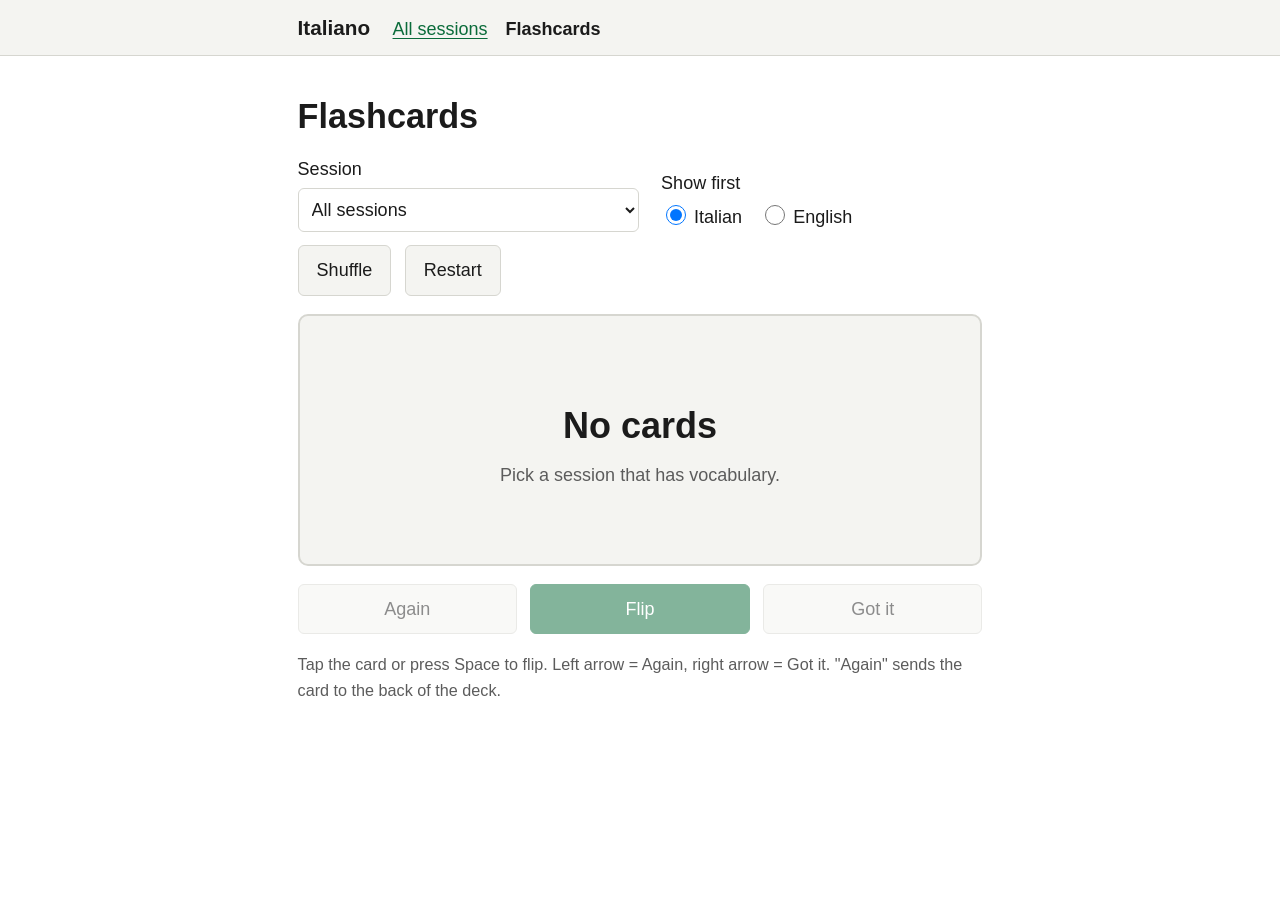
==== flashcards.html @ eb3c543f "Set up Italiano notes site: pages, flashcards, data, and agent guide Co-Authored-By: Claude Fable 5." ====
<!DOCTYPE html>
<html lang="en">
<head>
<meta charset="utf-8">
<meta name="viewport" content="width=device-width, initial-scale=1">
<title>Flashcards · Italiano</title>
<link rel="stylesheet" href="css/style.css">
</head>
<body>
<a class="skip" href="#main">Skip to content</a>
<header class="site-header"><div class="inner">
  <a class="brand" href="index.html">Italiano</a>
  <nav aria-label="Site"><a href="index.html">All sessions</a><a href="flashcards.html" aria-current="page">Flashcards</a></nav>
</div></header>
<main id="main">
  <h1>Flashcards</h1>
  <form class="controls" onsubmit="return false">
    <label for="session">Session <select id="session"></select></label>
    <fieldset>
      <legend>Show first</legend>
      <label><input type="radio" name="dir" value="it" checked> Italian</label>
      <label><input type="radio" name="dir" value="en"> English</label>
    </fieldset>
    <span class="btns">
      <button type="button" id="shuffle">Shuffle</button>
      <button type="button" id="restart">Restart</button>
    </span>
  </form>
  <p class="progress" id="progress" aria-live="polite"></p>
  <div class="card" id="card" tabindex="0" role="button" aria-live="polite">
    <div class="side" id="side"></div>
    <div class="word" id="word"></div>
    <div class="detail" id="detail" hidden></div>
  </div>
  <div class="actions">
    <button type="button" id="again">Again</button>
    <button type="button" id="flip" class="primary">Flip</button>
    <button type="button" id="gotit">Got it</button>
  </div>
  <p class="hint">Tap the card or press Space to flip. Left arrow = Again, right arrow = Got it. "Again" sends the card to the back of the deck.</p>
</main>
<script src="data/sessions.js"></script>
<script src="js/site.js"></script>
<script src="js/flashcards.js"></script>
</body>
</html>
---- css/style.css ----
/* Italiano — shared styles for every page.
   Keep this small. Add a class here instead of writing inline styles. */

:root {
  --text: #1b1b1b;
  --muted: #5c5c5c;
  --bg: #ffffff;
  --surface: #f4f4f1;
  --border: #d6d6d0;
  --accent: #0a6b3a;
  --accent-soft: #e9f3ec;
  --flag: #9a4a00;
  --flag-soft: #fff3e0;
  --measure: 72ch;
  --font: -apple-system, BlinkMacSystemFont, "Segoe UI", Helvetica, Arial, sans-serif;
}

* { box-sizing: border-box; }
html { font-size: 112.5%; -webkit-text-size-adjust: 100%; }
body {
  margin: 0;
  font-family: var(--font);
  line-height: 1.6;
  color: var(--text);
  background: var(--bg);
}

/* Skip link (keyboard users) */
.skip { position: absolute; left: -999px; top: 0; background: var(--accent); color: #fff; padding: .5rem 1rem; z-index: 10; }
.skip:focus { left: 0; }

/* Site header */
.site-header { border-bottom: 1px solid var(--border); background: var(--surface); }
.site-header .inner {
  max-width: var(--measure);
  margin: 0 auto;
  padding: .6rem 1rem;
  display: flex;
  gap: 1.25rem;
  align-items: baseline;
  flex-wrap: wrap;
}
.brand { font-weight: 700; font-size: 1.15rem; color: var(--text); text-decoration: none; }
.site-header nav a { margin-right: 1rem; }
.site-header nav a[aria-current="page"] { color: var(--text); font-weight: 700; text-decoration: none; }

main { max-width: var(--measure); margin: 0 auto; padding: 1rem 1rem 4rem; }

/* Type */
h1 { font-size: 1.9rem; line-height: 1.2; margin: 1.25rem 0 .25rem; }
h2 { font-size: 1.4rem; line-height: 1.3; margin: 2.5rem 0 .75rem; padding-top: .75rem; border-top: 1px solid var(--border); }
h3 { font-size: 1.1rem; margin: 1.5rem 0 .5rem; }
p, ul, ol, table { margin: 0 0 1rem; }
.meta { color: var(--muted); margin: 0 0 1.5rem; }
a { color: var(--accent); text-underline-offset: .15em; }
a:hover { text-decoration-thickness: 2px; }
:focus-visible { outline: 3px solid var(--accent); outline-offset: 2px; }
small { font-size: .9rem; color: var(--muted); }

/* Italian text is bold and upright; lang="it" lets screen readers switch voice. */
i[lang="it"], b[lang="it"], .it { font-style: normal; font-weight: 600; }
/* English glosses are quieter. */
.en { color: var(--muted); }

/* Table of contents (filled in by js/site.js from the h2s on the page) */
.toc { background: var(--surface); border: 1px solid var(--border); padding: .75rem 1rem; margin: 1.5rem 0; }
.toc-title { font-weight: 600; margin: 0 0 .25rem; }
.toc ol { margin: 0; padding-left: 1.25rem; }

/* Tables */
.table-wrap { overflow-x: auto; margin-bottom: 1rem; }
.table-wrap table { margin-bottom: 0; }
table { border-collapse: collapse; width: 100%; }
th, td { text-align: left; padding: .45rem .6rem; border-bottom: 1px solid var(--border); vertical-align: top; }
th { background: var(--surface); font-weight: 600; }
caption { text-align: left; font-weight: 600; padding-bottom: .4rem; }
/* Conjugation tables: pronoun in the first column, form in the second */
table.conj th[scope="row"] { background: none; font-weight: 400; color: var(--muted); white-space: nowrap; width: 8rem; }
table.conj td { font-weight: 600; }

/* Example sentences: Italian, then the English gloss on its own line */
ul.examples { list-style: none; padding: 0; }
ul.examples li { padding: .4rem 0; border-bottom: 1px solid var(--border); }
ul.examples .en { display: block; }

/* Callouts: tips, and "check" for things that may be wrong in the notes */
.callout { border-left: 4px solid var(--accent); background: var(--accent-soft); padding: .6rem 1rem; margin: 1rem 0; }
.callout.check { border-color: var(--flag); background: var(--flag-soft); }
.callout p:last-child { margin-bottom: 0; }

/* Unclear handwriting: best guess, visibly flagged with [?] */
.unsure { background: var(--flag-soft); border-bottom: 2px dotted var(--flag); }
.unsure::after { content: " [?]"; color: var(--flag); font-weight: 700; }

/* Prev / next session (filled in by js/site.js) */
.prevnext { display: flex; justify-content: space-between; gap: 1rem; flex-wrap: wrap; margin-top: 3rem; padding-top: 1rem; border-top: 1px solid var(--border); }

/* Home page session list */
.latest { font-size: 1.1rem; }
.sessions ul { list-style: none; padding: 0; }
.sessions li { padding: .5rem 0; border-bottom: 1px solid var(--border); }
.sessions .topics { display: block; color: var(--muted); font-size: .95rem; }

/* Flashcards */
.controls { display: flex; flex-wrap: wrap; gap: .75rem 1.25rem; align-items: flex-end; margin: 1rem 0; }
.controls > label { display: flex; flex-direction: column; gap: .2rem; }
.controls fieldset { border: 0; padding: 0; margin: 0; }
.controls .btns { display: flex; gap: .75rem; }
.controls legend { padding: 0; margin-bottom: .2rem; }
.controls fieldset label { margin-right: .75rem; }
.controls input[type="radio"] { width: 1.1rem; height: 1.1rem; vertical-align: -.1rem; }
select, button { font: inherit; }
select { padding: .4rem .5rem; min-height: 44px; border: 1px solid var(--border); border-radius: 6px; background: #fff; color: var(--text); }
button {
  padding: .55rem 1rem;
  min-height: 44px;
  border: 1px solid var(--border);
  border-radius: 6px;
  background: var(--surface);
  color: var(--text);
  cursor: pointer;
}
button:hover { background: #e8e8e3; }
button:disabled { opacity: .5; cursor: default; }
button.primary { background: var(--accent); border-color: var(--accent); color: #fff; }
button.primary:hover { background: #085a31; }
.card {
  border: 2px solid var(--border);
  border-radius: 10px;
  background: var(--surface);
  min-height: 14rem;
  display: flex;
  flex-direction: column;
  justify-content: center;
  align-items: center;
  text-align: center;
  padding: 1.5rem;
  margin: 1rem 0;
  cursor: pointer;
}
.card .side { font-size: .8rem; color: var(--muted); text-transform: uppercase; letter-spacing: .06em; margin-bottom: .75rem; }
.card .word { font-size: 2rem; font-weight: 600; line-height: 1.25; }
.card .detail { margin-top: .75rem; color: var(--muted); }
.card .detail i[lang="it"] { color: var(--text); }
.actions { display: flex; gap: .75rem; flex-wrap: wrap; justify-content: center; margin-bottom: 1rem; }
.actions button { flex: 1 1 8rem; }
.progress { color: var(--muted); margin: 0; }
.hint { color: var(--muted); font-size: .9rem; }

@media print {
  .site-header, .skip, .prevnext, .toc, .controls, .actions, .hint { display: none; }
  main { max-width: none; padding: 0; }
  a { color: inherit; text-decoration: none; }
}
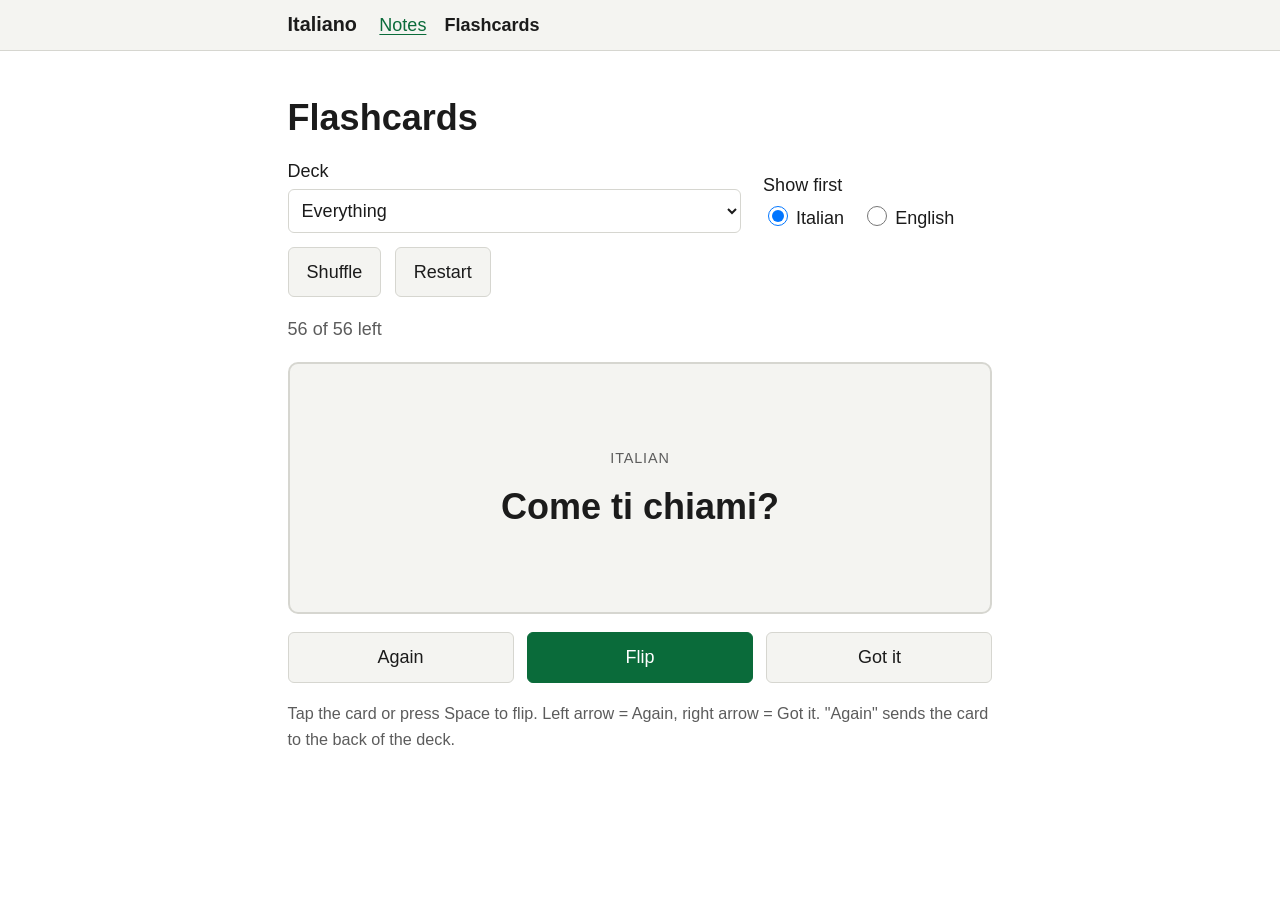
==== commit e64631fd: "Restructure as one printable document; add lecture 1 notes The site is now a single page: contents, " ====
--- a/flashcards.html
+++ b/flashcards.html
@@ -10,12 +10,12 @@
 <a class="skip" href="#main">Skip to content</a>
 <header class="site-header"><div class="inner">
   <a class="brand" href="index.html">Italiano</a>
-  <nav aria-label="Site"><a href="index.html">All sessions</a><a href="flashcards.html" aria-current="page">Flashcards</a></nav>
+  <nav aria-label="Site"><a href="index.html">Notes</a><a href="flashcards.html" aria-current="page">Flashcards</a></nav>
 </div></header>
 <main id="main">
   <h1>Flashcards</h1>
   <form class="controls" onsubmit="return false">
-    <label for="session">Session <select id="session"></select></label>
+    <label for="session">Deck <select id="session"></select></label>
     <fieldset>
       <legend>Show first</legend>
       <label><input type="radio" name="dir" value="it" checked> Italian</label>
--- a/css/style.css
+++ b/css/style.css
@@ -1,4 +1,4 @@
-/* Italiano — shared styles for every page.
+/* Italiano — one printable document plus the flashcards page.
    Keep this small. Add a class here instead of writing inline styles. */
 
 :root {
@@ -11,12 +11,13 @@
   --accent-soft: #e9f3ec;
   --flag: #9a4a00;
   --flag-soft: #fff3e0;
-  --measure: 72ch;
+  --measure: 74ch;
   --font: -apple-system, BlinkMacSystemFont, "Segoe UI", Helvetica, Arial, sans-serif;
 }
 
 * { box-sizing: border-box; }
-html { font-size: 112.5%; -webkit-text-size-adjust: 100%; }
+html { font-size: 112.5%; -webkit-text-size-adjust: 100%; scroll-behavior: smooth; }
+@media (prefers-reduced-motion: reduce) { html { scroll-behavior: auto; } }
 body {
   margin: 0;
   font-family: var(--font);
@@ -26,35 +27,45 @@
 }
 
 /* Skip link (keyboard users) */
-.skip { position: absolute; left: -999px; top: 0; background: var(--accent); color: #fff; padding: .5rem 1rem; z-index: 10; }
+.skip { position: absolute; left: -999px; top: 0; background: var(--accent); color: #fff; padding: .5rem 1rem; z-index: 20; }
 .skip:focus { left: 0; }
 
-/* Site header */
-.site-header { border-bottom: 1px solid var(--border); background: var(--surface); }
+/* Site header. Sticky, so Contents and Flashcards stay reachable in a long document. */
+.site-header { position: sticky; top: 0; z-index: 10; border-bottom: 1px solid var(--border); background: var(--surface); }
 .site-header .inner {
   max-width: var(--measure);
   margin: 0 auto;
-  padding: .6rem 1rem;
+  padding: .5rem 1rem;
   display: flex;
   gap: 1.25rem;
   align-items: baseline;
   flex-wrap: wrap;
 }
-.brand { font-weight: 700; font-size: 1.15rem; color: var(--text); text-decoration: none; }
+.brand { font-weight: 700; font-size: 1.1rem; color: var(--text); text-decoration: none; }
 .site-header nav a { margin-right: 1rem; }
 .site-header nav a[aria-current="page"] { color: var(--text); font-weight: 700; text-decoration: none; }
 
 main { max-width: var(--measure); margin: 0 auto; padding: 1rem 1rem 4rem; }
 
-/* Type */
-h1 { font-size: 1.9rem; line-height: 1.2; margin: 1.25rem 0 .25rem; }
-h2 { font-size: 1.4rem; line-height: 1.3; margin: 2.5rem 0 .75rem; padding-top: .75rem; border-top: 1px solid var(--border); }
-h3 { font-size: 1.1rem; margin: 1.5rem 0 .5rem; }
+/* Type. h2 = collection, h3 = one set of notes, h4 = a topic inside it. */
+h1 { font-size: 2rem; line-height: 1.2; margin: 1.5rem 0 .25rem; }
+h2 {
+  font-size: 1.6rem;
+  line-height: 1.25;
+  margin: 3.5rem 0 .25rem;
+  padding: .6rem 0 0;
+  border-top: 3px solid var(--text);
+}
+h3 { font-size: 1.3rem; line-height: 1.3; margin: 2.5rem 0 .25rem; padding-top: .6rem; border-top: 1px solid var(--border); }
+h4 { font-size: 1.05rem; margin: 1.75rem 0 .5rem; }
+h5 { font-size: 1rem; margin: 1.25rem 0 .4rem; color: var(--muted); }
 p, ul, ol, table { margin: 0 0 1rem; }
-.meta { color: var(--muted); margin: 0 0 1.5rem; }
+.meta { color: var(--muted); margin: 0 0 1rem; }
+h1 + .meta { margin-bottom: 1.5rem; }
 a { color: var(--accent); text-underline-offset: .15em; }
 a:hover { text-decoration-thickness: 2px; }
 :focus-visible { outline: 3px solid var(--accent); outline-offset: 2px; }
+:target { scroll-margin-top: 4rem; }
 small { font-size: .9rem; color: var(--muted); }
 
 /* Italian text is bold and upright; lang="it" lets screen readers switch voice. */
@@ -62,10 +73,17 @@
 /* English glosses are quieter. */
 .en { color: var(--muted); }
 
-/* Table of contents (filled in by js/site.js from the h2s on the page) */
-.toc { background: var(--surface); border: 1px solid var(--border); padding: .75rem 1rem; margin: 1.5rem 0; }
-.toc-title { font-weight: 600; margin: 0 0 .25rem; }
-.toc ol { margin: 0; padding-left: 1.25rem; }
+/* Table of contents, built by js/site.js from the headings in <main>. */
+.toc { background: var(--surface); border: 1px solid var(--border); padding: 1rem 1.25rem; margin: 1.5rem 0 2rem; }
+.toc-title { font-weight: 700; font-size: 1.1rem; margin: 0 0 .5rem; }
+.toc ol { margin: 0; padding-left: 1.4rem; }
+.toc > ol { padding-left: 1.2rem; }
+.toc > ol > li { margin-bottom: .5rem; }
+.toc > ol > li > a { font-weight: 700; }
+.toc ol ol { margin: .15rem 0 .5rem; }
+.toc ol ol ol { list-style: none; padding-left: .9rem; }
+.toc ol ol ol a { color: var(--muted); }
+.toc li { margin: .1rem 0; }
 
 /* Tables */
 .table-wrap { overflow-x: auto; margin-bottom: 1rem; }
@@ -75,31 +93,30 @@
 th { background: var(--surface); font-weight: 600; }
 caption { text-align: left; font-weight: 600; padding-bottom: .4rem; }
 /* Conjugation tables: pronoun in the first column, form in the second */
-table.conj th[scope="row"] { background: none; font-weight: 400; color: var(--muted); white-space: nowrap; width: 8rem; }
+table.conj { width: auto; min-width: 21rem; }
+table.conj th[scope="row"] { background: none; font-weight: 400; color: var(--muted); white-space: nowrap; width: 9rem; }
 table.conj td { font-weight: 600; }
 
 /* Example sentences: Italian, then the English gloss on its own line */
 ul.examples { list-style: none; padding: 0; }
 ul.examples li { padding: .4rem 0; border-bottom: 1px solid var(--border); }
+ul.examples li:last-child { border-bottom: 0; }
 ul.examples .en { display: block; }
 
-/* Callouts: tips, and "check" for things that may be wrong in the notes */
+/* Callouts: tips, and "check" for things that may be wrong in the source */
 .callout { border-left: 4px solid var(--accent); background: var(--accent-soft); padding: .6rem 1rem; margin: 1rem 0; }
 .callout.check { border-color: var(--flag); background: var(--flag-soft); }
 .callout p:last-child { margin-bottom: 0; }
 
-/* Unclear handwriting: best guess, visibly flagged with [?] */
+/* Unclear source: best guess, visibly flagged with [?] */
 .unsure { background: var(--flag-soft); border-bottom: 2px dotted var(--flag); }
 .unsure::after { content: " [?]"; color: var(--flag); font-weight: 700; }
 
-/* Prev / next session (filled in by js/site.js) */
-.prevnext { display: flex; justify-content: space-between; gap: 1rem; flex-wrap: wrap; margin-top: 3rem; padding-top: 1rem; border-top: 1px solid var(--border); }
-
-/* Home page session list */
-.latest { font-size: 1.1rem; }
-.sessions ul { list-style: none; padding: 0; }
-.sessions li { padding: .5rem 0; border-bottom: 1px solid var(--border); }
-.sessions .topics { display: block; color: var(--muted); font-size: .95rem; }
+/* One set of notes. The rule below it separates it from the next. */
+.note { margin-bottom: 2.5rem; }
+.note-end { display: flex; justify-content: flex-end; margin: 1rem 0 0; }
+.note-end a { font-size: .9rem; }
+.empty { color: var(--muted); font-style: italic; }
 
 /* Flashcards */
 .controls { display: flex; flex-wrap: wrap; gap: .75rem 1.25rem; align-items: flex-end; margin: 1rem 0; }
@@ -110,7 +127,7 @@
 .controls fieldset label { margin-right: .75rem; }
 .controls input[type="radio"] { width: 1.1rem; height: 1.1rem; vertical-align: -.1rem; }
 select, button { font: inherit; }
-select { padding: .4rem .5rem; min-height: 44px; border: 1px solid var(--border); border-radius: 6px; background: #fff; color: var(--text); }
+select { padding: .4rem .5rem; min-height: 44px; border: 1px solid var(--border); border-radius: 6px; background: #fff; color: var(--text); max-width: 100%; }
 button {
   padding: .55rem 1rem;
   min-height: 44px;
@@ -147,8 +164,27 @@
 .progress { color: var(--muted); margin: 0; }
 .hint { color: var(--muted); font-size: .9rem; }
 
+/* Print. The document is meant to be printed or saved as PDF from the browser. */
 @media print {
-  .site-header, .skip, .prevnext, .toc, .controls, .actions, .hint { display: none; }
+  @page { margin: 2cm 1.8cm; }
+  html { font-size: 10.5pt; }
+  body { line-height: 1.45; }
+  .site-header, .skip, .note-end, .no-print, .hint { display: none !important; }
   main { max-width: none; padding: 0; }
   a { color: inherit; text-decoration: none; }
+
+  /* Contents on its own page, then one page per collection and per set of notes. */
+  .toc { break-after: page; background: none; border: 0; padding: 0; }
+  h2 { break-before: page; }
+  .note + .note { break-before: page; }
+  /* A collection with no notes yet just follows the previous page. */
+  .collection[data-empty] h2 { break-before: auto; }
+  .collection[data-empty] { margin-top: 2rem; }
+  h1, h2, h3, h4, h5, caption { break-after: avoid; }
+  h3 + .meta, h4 + p { break-before: avoid; }
+  tr, .callout, ul.examples li { break-inside: avoid; }
+  thead { display: table-header-group; }
+  .table-wrap { overflow: visible; }
+  .callout { background: none; border-left: 3px solid #000; }
+  .unsure { background: none; }
 }
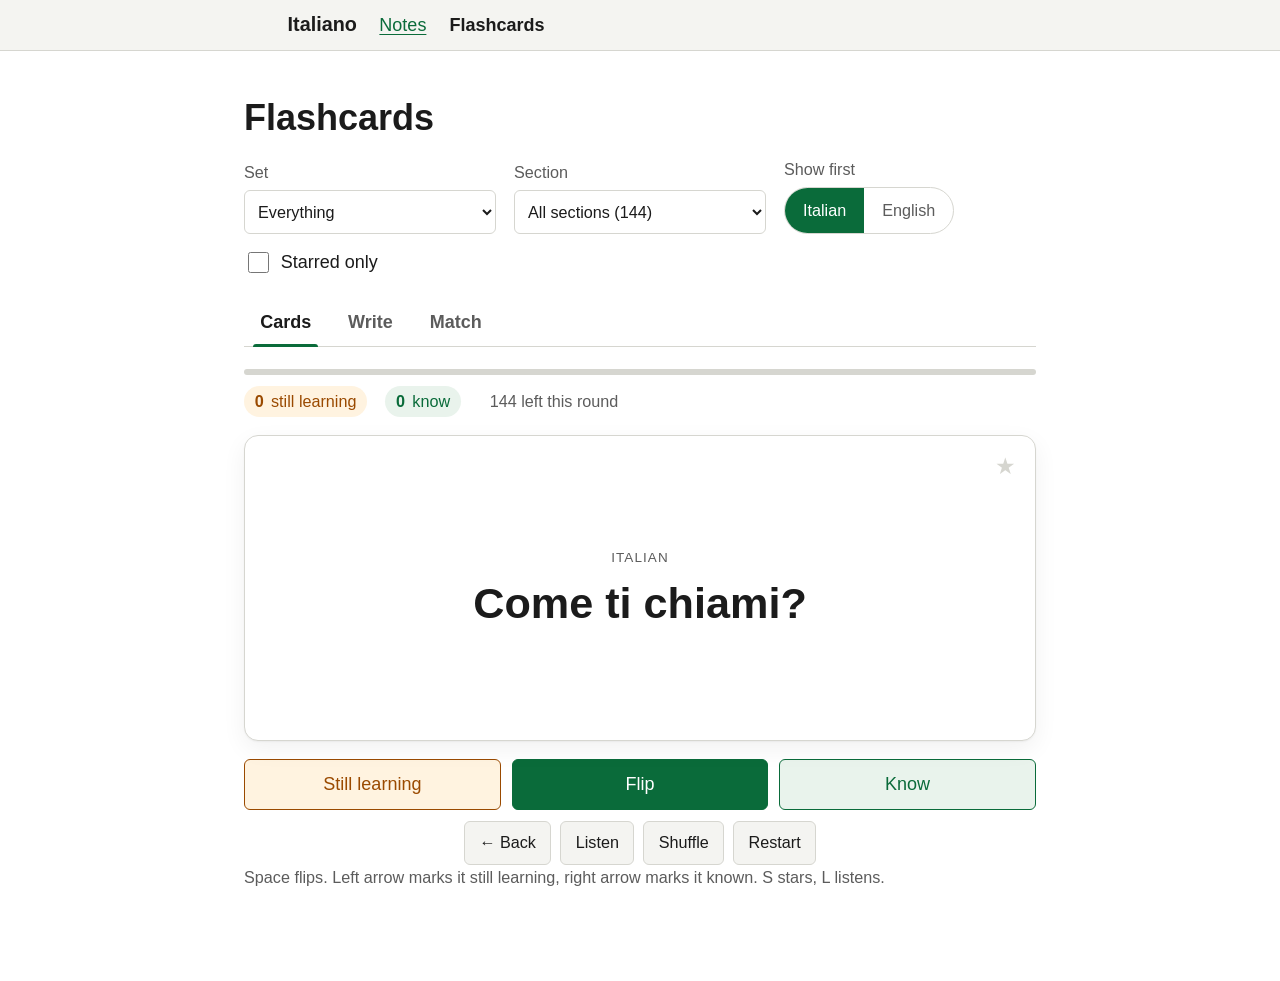
==== commit e608b3a3: "Rebuild the flashcards as a three-mode study app Adds a section picker so a deck can be one part of " ====
--- a/flashcards.html
+++ b/flashcards.html
@@ -5,40 +5,154 @@
 <meta name="viewport" content="width=device-width, initial-scale=1">
 <title>Flashcards · Italiano</title>
 <link rel="stylesheet" href="css/style.css">
+<link rel="stylesheet" href="css/flashcards.css">
 </head>
 <body>
 <a class="skip" href="#main">Skip to content</a>
 <header class="site-header"><div class="inner">
   <a class="brand" href="index.html">Italiano</a>
-  <nav aria-label="Site"><a href="index.html">Notes</a><a href="flashcards.html" aria-current="page">Flashcards</a></nav>
+  <nav aria-label="Site">
+    <a href="index.html">Notes</a>
+    <a href="flashcards.html" aria-current="page">Flashcards</a>
+  </nav>
 </div></header>
+
 <main id="main">
   <h1>Flashcards</h1>
-  <form class="controls" onsubmit="return false">
-    <label for="session">Deck <select id="session"></select></label>
+
+  <form class="picker" onsubmit="return false">
+    <label for="set">Set
+      <select id="set"></select>
+    </label>
+    <label for="group">Section
+      <select id="group"></select>
+    </label>
     <fieldset>
       <legend>Show first</legend>
-      <label><input type="radio" name="dir" value="it" checked> Italian</label>
-      <label><input type="radio" name="dir" value="en"> English</label>
+      <span class="seg">
+        <label><input type="radio" name="dir" value="it" checked><span>Italian</span></label>
+        <label><input type="radio" name="dir" value="en"><span>English</span></label>
+      </span>
     </fieldset>
-    <span class="btns">
+    <label class="inline" for="starred">
+      <input type="checkbox" id="starred"> Starred only
+    </label>
+  </form>
+
+  <div class="modes" role="tablist" aria-label="Study mode">
+    <button type="button" role="tab" id="tab-cards" aria-controls="panel-cards" aria-selected="true" data-mode="cards">Cards</button>
+    <button type="button" role="tab" id="tab-write" aria-controls="panel-write" aria-selected="false" data-mode="write">Write</button>
+    <button type="button" role="tab" id="tab-match" aria-controls="panel-match" aria-selected="false" data-mode="match">Match</button>
+  </div>
+
+  <p class="empty-deck" id="empty" hidden>This section has no cards. Pick another set or section.</p>
+
+  <!-- Cards -->
+  <section class="panel" id="panel-cards" role="tabpanel" aria-labelledby="tab-cards">
+    <div class="bar"><span id="bar-fill"></span></div>
+    <p class="counts">
+      <span class="pill learning"><b id="n-learning">0</b> still learning</span>
+      <span class="pill known"><b id="n-known">0</b> know</span>
+      <span class="pill left" id="n-left"></span>
+    </p>
+
+    <div class="stage">
+      <button type="button" class="card" id="card" aria-describedby="card-hint">
+        <span class="card-inner">
+          <span class="face front">
+            <span class="side-label" id="front-label"></span>
+            <span class="term" id="front-term"></span>
+          </span>
+          <span class="face back">
+            <span class="side-label" id="back-label"></span>
+            <span class="term" id="back-term"></span>
+            <span class="detail" id="back-detail"></span>
+          </span>
+        </span>
+      </button>
+      <button type="button" class="star-btn" id="star" aria-pressed="false" aria-label="Star this card"><span class="glyph">★</span></button>
+    </div>
+    <p class="sr-only" aria-live="polite" id="card-live"></p>
+
+    <div class="actions">
+      <button type="button" class="learning" id="again">Still learning</button>
+      <button type="button" class="primary" id="flip">Flip</button>
+      <button type="button" class="known" id="know">Know</button>
+    </div>
+    <div class="toolbar">
+      <button type="button" id="prev">← Back</button>
+      <button type="button" id="speak">Listen</button>
       <button type="button" id="shuffle">Shuffle</button>
       <button type="button" id="restart">Restart</button>
-    </span>
-  </form>
-  <p class="progress" id="progress" aria-live="polite"></p>
-  <div class="card" id="card" tabindex="0" role="button" aria-live="polite">
-    <div class="side" id="side"></div>
-    <div class="word" id="word"></div>
-    <div class="detail" id="detail" hidden></div>
-  </div>
-  <div class="actions">
-    <button type="button" id="again">Again</button>
-    <button type="button" id="flip" class="primary">Flip</button>
-    <button type="button" id="gotit">Got it</button>
-  </div>
-  <p class="hint">Tap the card or press Space to flip. Left arrow = Again, right arrow = Got it. "Again" sends the card to the back of the deck.</p>
+    </div>
+    <p class="hint" id="card-hint">Space flips. Left arrow marks it still learning, right arrow marks it known. S stars, L listens.</p>
+
+    <div class="done" id="round-done" hidden>
+      <h2 id="done-title">Round finished</h2>
+      <p id="done-text"></p>
+      <div class="actions">
+        <button type="button" class="primary" id="next-round">Study the ones you missed</button>
+        <button type="button" id="restart-all">Start over</button>
+      </div>
+    </div>
+  </section>
+
+  <!-- Write -->
+  <section class="panel" id="panel-write" role="tabpanel" aria-labelledby="tab-write" hidden>
+    <div class="bar"><span id="w-bar-fill"></span></div>
+    <p class="counts">
+      <span class="pill known"><b id="w-right">0</b> correct</span>
+      <span class="pill learning"><b id="w-wrong">0</b> to review</span>
+      <span class="pill left" id="w-left"></span>
+    </p>
+    <div class="prompt" id="w-prompt">
+      <span class="side-label" id="w-label"></span>
+      <span class="term" id="w-term"></span>
+    </div>
+    <div class="answer-row">
+      <label class="sr-only" for="w-input">Your answer</label>
+      <input type="text" id="w-input" autocomplete="off" autocapitalize="off" autocorrect="off" spellcheck="false" placeholder="Type the answer">
+      <button type="button" class="primary" id="w-submit">Check</button>
+    </div>
+    <p class="verdict" id="w-verdict" aria-live="polite"></p>
+    <div class="toolbar">
+      <button type="button" id="w-skip">Don't know</button>
+      <button type="button" id="w-restart">Restart</button>
+    </div>
+    <p class="hint">Enter checks your answer, then Enter again moves on. Accents and articles are optional.</p>
+
+    <div class="done" id="w-done" hidden>
+      <h2>Finished</h2>
+      <p id="w-done-text"></p>
+      <div class="actions">
+        <button type="button" class="primary" id="w-again">Go again</button>
+      </div>
+    </div>
+  </section>
+
+  <!-- Match -->
+  <section class="panel" id="panel-match" role="tabpanel" aria-labelledby="tab-match" hidden>
+    <div class="match-head">
+      <p class="timer" id="m-timer">0.0s</p>
+      <p class="hint" id="m-best"></p>
+    </div>
+    <div class="grid" id="m-grid"></div>
+    <p class="sr-only" aria-live="polite" id="m-live"></p>
+    <div class="toolbar" style="margin-top:1rem">
+      <button type="button" id="m-restart">New game</button>
+    </div>
+    <p class="hint">Tap an Italian tile, then its English match. Six pairs per game.</p>
+
+    <div class="done" id="m-done" hidden>
+      <h2>Matched!</h2>
+      <p id="m-done-text"></p>
+      <div class="actions">
+        <button type="button" class="primary" id="m-again">Play again</button>
+      </div>
+    </div>
+  </section>
 </main>
+
 <script src="data/sessions.js"></script>
 <script src="js/site.js"></script>
 <script src="js/flashcards.js"></script>
--- a/css/flashcards.css
+++ b/css/flashcards.css
@@ -0,0 +1,196 @@
+/* Flashcards app. Loaded only by flashcards.html, on top of css/style.css.
+   Three modes share one deck: Cards, Write, Match. */
+
+:root {
+  --ease: cubic-bezier(.2, .7, .3, 1);
+  --dur: 380ms;
+  --known: #0a6b3a;
+  --known-soft: #e9f3ec;
+  --learning: #9a4a00;
+  --learning-soft: #fff3e0;
+  --wrong: #a4231f;
+  --wrong-soft: #fdecea;
+}
+@media (prefers-reduced-motion: reduce) {
+  :root { --dur: 1ms; }
+  * { animation-duration: 1ms !important; transition-duration: 1ms !important; }
+}
+
+main { max-width: 46rem; }
+
+/* Deck picker */
+.picker {
+  display: grid;
+  grid-template-columns: repeat(auto-fit, minmax(13rem, 1fr));
+  gap: .75rem 1rem;
+  align-items: end;
+  margin: 1rem 0 1.25rem;
+}
+.picker label { display: flex; flex-direction: column; gap: .25rem; font-size: .9rem; color: var(--muted); }
+.picker select { width: 100%; }
+.picker .inline { flex-direction: row; align-items: center; gap: .5rem; color: var(--text); font-size: 1rem; }
+.picker input[type="checkbox"] { width: 1.15rem; height: 1.15rem; accent-color: var(--accent); }
+.picker fieldset { border: 0; margin: 0; padding: 0; }
+.picker legend { font-size: .9rem; color: var(--muted); padding: 0 0 .25rem; }
+.seg { display: inline-flex; border: 1px solid var(--border); border-radius: 999px; overflow: hidden; background: #fff; }
+.seg label { position: relative; }
+.seg input { position: absolute; opacity: 0; pointer-events: none; }
+.seg span {
+  display: block; padding: .45rem 1rem; min-height: 44px; line-height: 1.6rem;
+  cursor: pointer; color: var(--muted); transition: background var(--dur) var(--ease), color var(--dur) var(--ease);
+}
+.seg input:checked + span { background: var(--accent); color: #fff; }
+.seg input:focus-visible + span { outline: 3px solid var(--accent); outline-offset: 2px; }
+
+/* Mode tabs */
+.modes { display: flex; gap: .25rem; border-bottom: 1px solid var(--border); margin: 0 0 1.25rem; }
+.modes button {
+  border: 0; border-radius: 0; background: none; min-height: 44px; padding: .5rem .9rem;
+  color: var(--muted); font-weight: 600; position: relative;
+}
+.modes button::after {
+  content: ""; position: absolute; left: .5rem; right: .5rem; bottom: -1px; height: 3px;
+  background: var(--accent); border-radius: 3px 3px 0 0;
+  transform: scaleX(0); transform-origin: center;
+  transition: transform var(--dur) var(--ease);
+}
+.modes button[aria-selected="true"] { color: var(--text); }
+.modes button[aria-selected="true"]::after { transform: scaleX(1); }
+.modes button:hover { background: var(--surface); }
+
+.panel { animation: rise var(--dur) var(--ease) both; }
+@keyframes rise { from { opacity: 0; transform: translateY(8px); } to { opacity: 1; transform: none; } }
+
+/* Progress bar and counters */
+.bar { height: 6px; border-radius: 999px; background: var(--border); overflow: hidden; margin-bottom: .6rem; }
+.bar span { display: block; height: 100%; width: 0; background: var(--accent); border-radius: 999px; transition: width var(--dur) var(--ease); }
+.counts { display: flex; gap: 1rem; flex-wrap: wrap; margin: 0 0 1rem; font-size: .9rem; }
+.counts b { font-variant-numeric: tabular-nums; }
+.pill { display: inline-flex; align-items: center; gap: .4rem; padding: .15rem .6rem; border-radius: 999px; }
+.pill.learning { background: var(--learning-soft); color: var(--learning); }
+.pill.known { background: var(--known-soft); color: var(--known); }
+.pill.left { color: var(--muted); }
+
+/* Card */
+.stage { perspective: 1400px; }
+.card {
+  position: relative;
+  width: 100%;
+  min-height: 17rem;
+  cursor: pointer;
+  border: 0;
+  background: none;
+  padding: 0;
+  display: block;
+  transition: transform var(--dur) var(--ease), opacity var(--dur) var(--ease);
+}
+.card-inner {
+  display: block;
+  position: relative;
+  width: 100%;
+  min-height: 17rem;
+  transform-style: preserve-3d;
+  transition: transform 520ms var(--ease);
+}
+.card.flipped .card-inner { transform: rotateY(180deg); }
+.face {
+  position: absolute;
+  inset: 0;
+  backface-visibility: hidden;
+  -webkit-backface-visibility: hidden;
+  border: 1px solid var(--border);
+  border-radius: 14px;
+  background: #fff;
+  box-shadow: 0 1px 2px rgba(0,0,0,.05), 0 8px 24px rgba(0,0,0,.06);
+  display: flex;
+  flex-direction: column;
+  align-items: center;
+  justify-content: center;
+  text-align: center;
+  padding: 2rem 1.5rem;
+  gap: .5rem;
+}
+.face.back { transform: rotateY(180deg); background: var(--surface); }
+.face > span { display: block; max-width: 100%; }
+.side-label { font-size: .75rem; letter-spacing: .08em; text-transform: uppercase; color: var(--muted); }
+.term { font-size: clamp(1.6rem, 5vw, 2.4rem); font-weight: 600; line-height: 1.2; }
+.term.long { font-size: clamp(1.2rem, 3.6vw, 1.7rem); }
+.detail { color: var(--muted); font-size: .95rem; line-height: 1.5; }
+.detail i[lang="it"] { color: var(--text); }
+.tap { position: absolute; bottom: .8rem; font-size: .8rem; color: var(--muted); }
+
+/* Card advance animations */
+.card.out-left  { transform: translateX(-38%) rotate(-4deg); opacity: 0; }
+.card.out-right { transform: translateX(38%) rotate(4deg); opacity: 0; }
+.card.in-right  { animation: inRight var(--dur) var(--ease) both; }
+.card.in-left   { animation: inLeft  var(--dur) var(--ease) both; }
+@keyframes inRight { from { transform: translateX(28%) rotate(3deg); opacity: 0; } to { transform: none; opacity: 1; } }
+@keyframes inLeft  { from { transform: translateX(-28%) rotate(-3deg); opacity: 0; } to { transform: none; opacity: 1; } }
+
+/* Star */
+.star-btn { position: absolute; top: .6rem; right: .6rem; border: 0; background: none; min-height: 40px; padding: .3rem .5rem; font-size: 1.3rem; line-height: 1; color: var(--border); border-radius: 8px; }
+.star-btn:hover { background: rgba(0,0,0,.04); }
+.star-btn[aria-pressed="true"] { color: #d99100; }
+.star-btn .glyph { display: inline-block; transition: transform var(--dur) var(--ease); }
+.star-btn[aria-pressed="true"] .glyph { transform: scale(1.18); }
+
+/* Buttons under the card */
+.actions { display: flex; gap: .6rem; margin: 1rem 0 .6rem; }
+.actions button { flex: 1; }
+.actions .learning { border-color: var(--learning); color: var(--learning); background: var(--learning-soft); }
+.actions .learning:hover { background: #ffe8c9; }
+.actions .known { border-color: var(--known); color: var(--known); background: var(--known-soft); }
+.actions .known:hover { background: #d9ecdf; }
+.toolbar { display: flex; gap: .5rem; flex-wrap: wrap; justify-content: center; }
+.toolbar button { flex: 0 1 auto; font-size: .9rem; padding: .45rem .8rem; }
+
+/* Round / deck finished */
+.done { text-align: center; border: 1px solid var(--border); border-radius: 14px; background: var(--surface); padding: 2rem 1.5rem; animation: rise var(--dur) var(--ease) both; }
+.done h2 { border: 0; margin: 0 0 .5rem; padding: 0; font-size: 1.4rem; }
+.done p { margin: 0 0 1rem; color: var(--muted); }
+.done .actions { justify-content: center; }
+
+/* Write mode */
+.prompt { border: 1px solid var(--border); border-radius: 14px; background: #fff; padding: 1.75rem 1.5rem; text-align: center; box-shadow: 0 1px 2px rgba(0,0,0,.05), 0 8px 24px rgba(0,0,0,.06); }
+.prompt.shake { animation: shake 420ms var(--ease); }
+@keyframes shake { 10%,90%{transform:translateX(-2px)} 20%,80%{transform:translateX(4px)} 30%,50%,70%{transform:translateX(-7px)} 40%,60%{transform:translateX(7px)} }
+.answer-row { display: flex; gap: .6rem; margin: 1rem 0 .5rem; }
+.answer-row input {
+  flex: 1; font: inherit; font-size: 1.1rem; padding: .6rem .8rem; min-height: 48px;
+  border: 2px solid var(--border); border-radius: 10px; background: #fff; color: var(--text);
+  transition: border-color var(--dur) var(--ease), background var(--dur) var(--ease);
+}
+.answer-row input.right { border-color: var(--known); background: var(--known-soft); }
+.answer-row input.wrong { border-color: var(--wrong); background: var(--wrong-soft); }
+.verdict { min-height: 3.2rem; margin: 0 0 .5rem; animation: rise 220ms var(--ease) both; }
+.verdict.right { color: var(--known); font-weight: 600; }
+.verdict.wrong { color: var(--wrong); }
+.verdict .fix { display: block; color: var(--text); font-weight: 600; margin-top: .2rem; }
+.verdict .fix i[lang="it"] { font-weight: 700; }
+
+/* Match mode */
+.match-head { display: flex; justify-content: space-between; align-items: baseline; gap: 1rem; flex-wrap: wrap; margin-bottom: .75rem; }
+.timer { font-variant-numeric: tabular-nums; font-size: 1.3rem; font-weight: 600; }
+.grid { display: grid; grid-template-columns: repeat(auto-fit, minmax(9.5rem, 1fr)); gap: .6rem; }
+.tile {
+  min-height: 6.2rem; border: 1px solid var(--border); border-radius: 12px; background: #fff;
+  padding: .7rem; font: inherit; font-size: .95rem; line-height: 1.35; color: var(--text); cursor: pointer;
+  display: flex; align-items: center; justify-content: center; text-align: center;
+  box-shadow: 0 1px 2px rgba(0,0,0,.05);
+  transition: transform 200ms var(--ease), border-color 200ms var(--ease), background 200ms var(--ease), opacity 260ms var(--ease);
+  animation: rise var(--dur) var(--ease) both;
+}
+.tile:hover { transform: translateY(-2px); box-shadow: 0 4px 14px rgba(0,0,0,.09); }
+.tile[aria-pressed="true"] { border-color: var(--accent); background: var(--accent-soft); transform: translateY(-2px); }
+.tile.wrong { border-color: var(--wrong); background: var(--wrong-soft); animation: shake 380ms var(--ease); }
+.tile.gone { opacity: 0; transform: scale(.85); pointer-events: none; }
+.tile b[lang="it"] { font-weight: 600; }
+
+.empty-deck { border: 1px dashed var(--border); border-radius: 12px; padding: 1.5rem; text-align: center; color: var(--muted); }
+.sr-only { position: absolute; width: 1px; height: 1px; padding: 0; margin: -1px; overflow: hidden; clip: rect(0 0 0 0); white-space: nowrap; border: 0; }
+
+/* Reset the card button and anchor the star to the stage. */
+.stage { position: relative; }
+.card { font: inherit; color: inherit; text-align: inherit; -webkit-appearance: none; appearance: none; }
+.card:hover .face { box-shadow: 0 2px 4px rgba(0,0,0,.06), 0 14px 34px rgba(0,0,0,.09); }
+.card.no-anim .card-inner { transition: none; }
